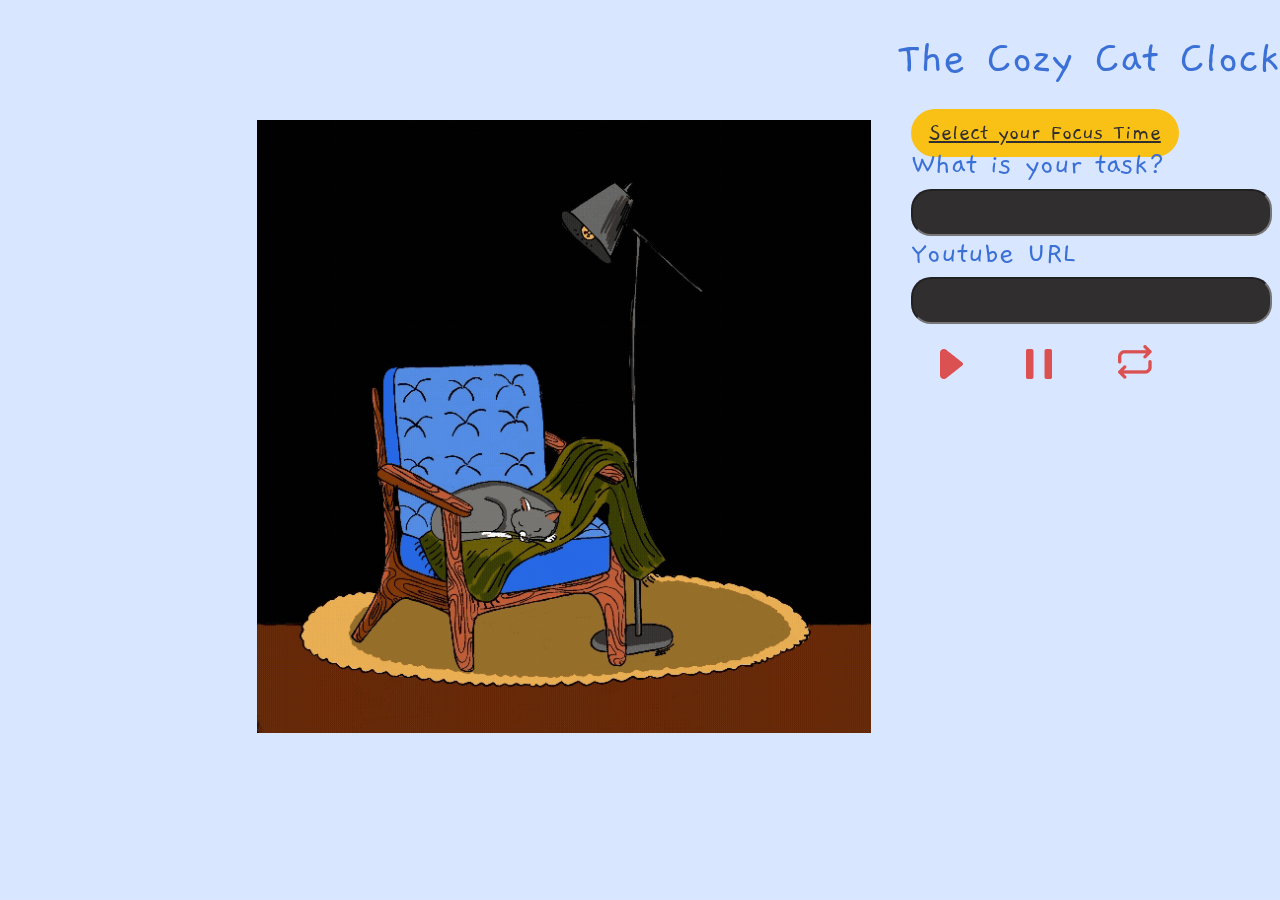
==== index.html @ ffbc226a "coded buttons in the timer.html page, edited the css colors across the buttons" ====
<!DOCTYPE html>
<html lang="en">
  <head>
    <meta charset="UTF-8" />
    <meta http-equiv="X-UA-Compatible" content="IE=edge" />
    <meta name="viewport" content="width=device-width, initial-scale=1.0" />
    <!-- PUT A TITLE IN HERE -->
    <title>This is the demo</title>
    <!-- PUT A DESCRIPTION IN HERE -->
    <meta name="description" content="describe content of the page here...." />
    <!-- LINK TO NORMALIZE (FOR CONSISTENCY) -->
    <link rel="stylesheet" href="styles/normalize.css" />
    <!-- LINK TO ANY FRAMEWORK STYLES HERE-->
    
    <!-- LINK TO YOUR STYLES -->
    <link rel="stylesheet" href="styles/styles.css" />
    <!-- LINK TO EXTERNAL JS LIBRARIES HERE -->
    <!-- LINK TO YOUR JS HERE. NOTE THE DEFER ATTRIBUTE. -->
    <script src="scripts/scripts.js" defer></script>
  </head>
  <body>
    <!-- YOUR HTML GOES HERE -->
    <h1>The Cozy Cat Clock </h1>

    <div class="container">
      <img class="container_image" src="images/sleep.gif">

      <div class="options">
        <div class="time">
          <a class="time-selection" href="timer.html">
            <span class="title">Select your Focus Time</span>
          </a>
        </div>

        <div class="inputs">
          <label for="task">What is your task?</label>
          <input type="task" id="task">

          <label for="musicInput">Youtube URL</label>
          <input type="music" id="musicInput">
        </div>

        <audio id="player" src="audio.mp3"></audio>

        <div class="controls">
          <button type="button" id="playPauseBtn" aria-label="Play" aria-pressed="false">
            <img id="playPauseImg" src="images/PLAY.png" alt="Play">
          </button>

          <button type="button" id="playPauseBtn" aria-label="Pause" aria-pressed="false">
            <img id="playPauseImg" src="images/pause.png" alt="Pause">
          </button>
          <button type="button" id="repeatBtn" aria-label="Repeat" aria-pressed="false">
            <img id="repeatImg" src="images/repeat.png" alt="Repeat">
          </button>
        </div>
      </div>
    </div>

    <!-- YOUR EXTERNAL PLUG-IN MAY ASK YOU TO PUT A SCRIPT TAG HERE. -->
  </body>
</html>
---- styles/styles.css ----
/* ===== YOUR CSS GOES HERE ===== */
/* ===== START BY IMPORTING YOUR FONTS ===== */ 
/* ===== NEXT WRITE GLOBAL STYLES, THEN USE MEDIA QUERIES FOR LAYOUT/STYLE ADJUSTMENTS ===== */
/* ===== STARTER CSS BELOW FOR body AND p IS JUST AN EXAMPLE... YOU MAY DELETE IT ===== */

@import url('https://fonts.googleapis.com/css2?family=Gaegu&display=swap');

body {
    background: #D9E6FF;
}
h1{
    font-family: Gaegu, sans-serif;
    color: #3B71D6;
    font-weight: 500;
    font-size: 3em;
    text-align: right;
}

a {
    background-color:#F9C016;
    color:#302E2E;
    border-radius: 1em;
    padding: 0.5em 0.75em;
    margin-bottom: 1.5em;
    font-family: Gaegu, sans-serif;
    font-size: 1.5em;
}


label{
    display: block;
    margin-bottom: 0.3rem;
    font-size: 2em; 
    font-family: Gaegu, sans-serif;
    color:#3B71D6;
    cursor: pointer; 
}

input{
    background-color: #302E2E;
    color:#F9C016;
    font-family: Gaegu, sans-serif;
    border-radius: 1em;
    padding: 0.5em 0.75em;
    font-size: 1.25em;
}

button{
    font-family: Gaegu, sans-serif;
    font-size: 1.75em;
    border-radius: 1em;
    padding: 0.5em 0.75em;
    background-color:#F9C016;
    color:#302E2E;
    margin-bottom: 0.5em;
}

button:hover {
    background-color: #DB5050;
    color:#302E2E;
}

.controls button{
    background-color:#D9E6FF;
    border: 0;
    padding: 0.5em 0.75em;
    margin-top: 0.25em;
    margin-bottom: 0.5em;
}

img{
    max-width: 60%;
}

.container {
    display: inline-flex;
    max-width: 100%;
    float: right;
    gap: 2.5em;
}

.options {
    display: inline-flex;
    flex-direction: column;
}
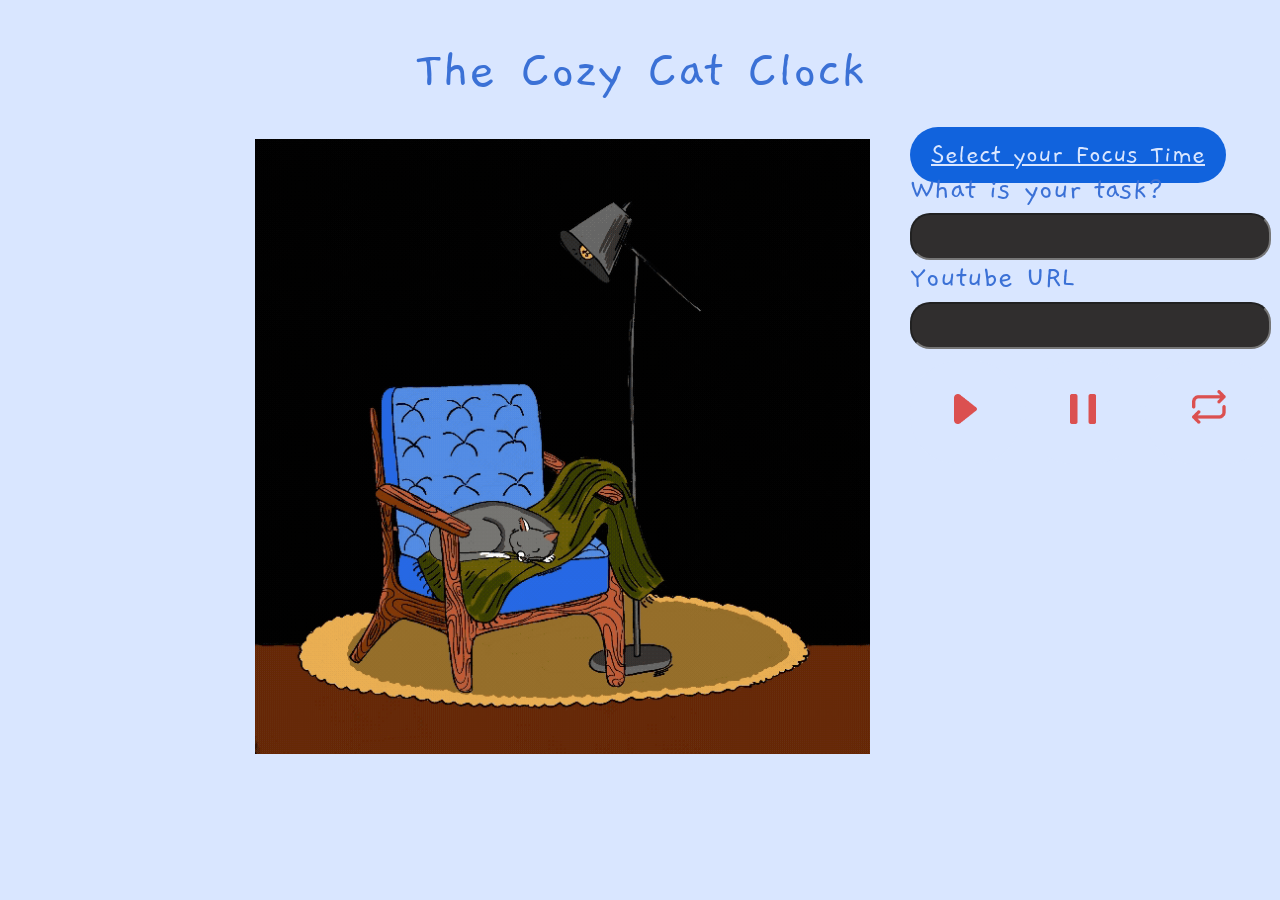
==== commit b6ed025b: "centered the title" ====
--- a/index.html
+++ b/index.html
@@ -24,7 +24,6 @@
 
     <div class="container">
       <img class="container_image" src="images/sleep.gif">
-
       <div class="options">
         <div class="time">
           <a class="time-selection" href="timer.html">
--- a/styles/styles.css
+++ b/styles/styles.css
@@ -12,20 +12,25 @@
     font-family: Gaegu, sans-serif;
     color: #3B71D6;
     font-weight: 500;
-    font-size: 3em;
-    text-align: right;
+    font-size: 3.5em;
+    text-align: center;
 }
 
 a {
-    background-color:#F9C016;
-    color:#302E2E;
+    background-color: #1163dd;
+    color:#D9E6FF;
     border-radius: 1em;
     padding: 0.5em 0.75em;
-    margin-bottom: 1.5em;
+    margin-bottom: 2.5em;
     font-family: Gaegu, sans-serif;
-    font-size: 1.5em;
+    font-size: 1.75em;
 }
 
+a:hover {
+    background-color:#e9c351;
+    color:#302E2E;
+    text-decoration: underline;
+}
 
 label{
     display: block;
@@ -45,16 +50,15 @@
     font-size: 1.25em;
 }
 
-button{
+button {
     font-family: Gaegu, sans-serif;
-    font-size: 1.75em;
+    font-size: 3em;
     border-radius: 1em;
     padding: 0.5em 0.75em;
-    background-color:#F9C016;
-    color:#302E2E;
-    margin-bottom: 0.5em;
+    background-color:#1163dd;
+    color:#D9E6FF;
 }
-
+     
 button:hover {
     background-color: #DB5050;
     color:#302E2E;
@@ -70,6 +74,7 @@
 
 img{
     max-width: 60%;
+    
 }
 
 .container {
@@ -84,4 +89,20 @@
     flex-direction: column;
 }
 
+.timer {
+    display: grid;
+    width: 400px;
+    gap: 1.2em;
+}
 
+#container {
+    min-height: 80vh;
+    display: flex;
+    flex-direction: column;
+    align-items: center;
+    justify-content: center;
+}
+
+#container h1{
+    text-align: center;
+}
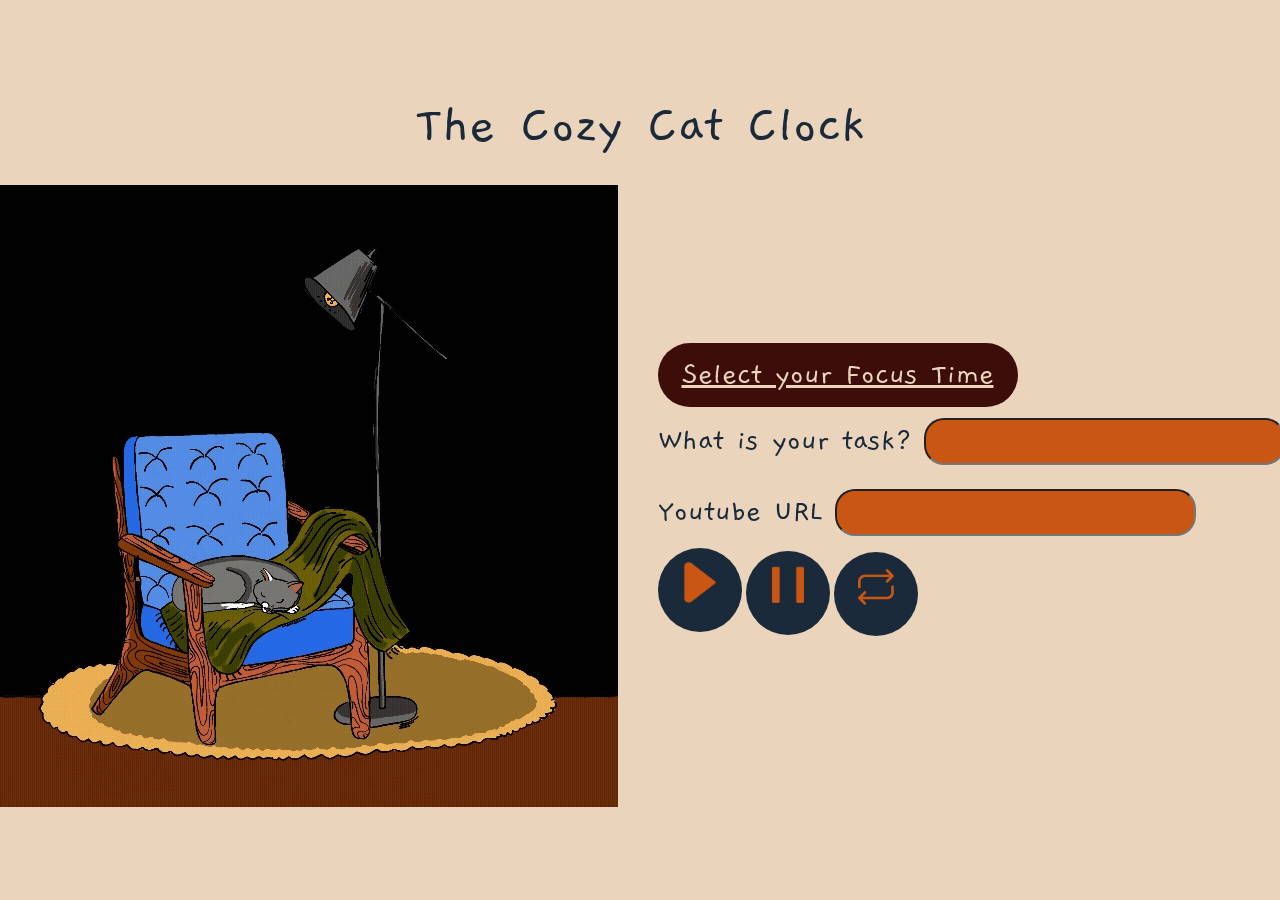
==== commit d39bee14: "finalized the layout of the home page, changed the color pallete, and the play pause button designs." ====
--- a/index.html
+++ b/index.html
@@ -32,11 +32,15 @@
         </div>
 
         <div class="inputs">
-          <label for="task">What is your task?</label>
-          <input type="task" id="task">
+          <div class="input-row">
+            <label for="task">What is your task?</label>
+            <input type="text" id="task">
+          </div>
 
-          <label for="musicInput">Youtube URL</label>
-          <input type="music" id="musicInput">
+          <div class="input-row">
+            <label for="musicInput">Youtube URL</label>
+            <input type="text" id="musicInput">
+          </div>
         </div>
 
         <audio id="player" src="audio.mp3"></audio>
--- a/styles/styles.css
+++ b/styles/styles.css
@@ -6,44 +6,64 @@
 @import url('https://fonts.googleapis.com/css2?family=Gaegu&display=swap');
 
 body {
-    background: #D9E6FF;
+    background: #EAD5BC;
+    min-height: 100vh;
+    margin: 0;
+    display: flex;
+    flex-direction: column;
+    align-items: center;
+    justify-content: center;
 }
 h1{
     font-family: Gaegu, sans-serif;
-    color: #3B71D6;
+    color: #1A2A3A;
     font-weight: 500;
     font-size: 3.5em;
     text-align: center;
+    margin: 0 0 0.5em;
 }
 
 a {
-    background-color: #1163dd;
-    color:#D9E6FF;
+    background-color: #3c0d09;
+    color:#EAD5BC;
     border-radius: 1em;
     padding: 0.5em 0.75em;
-    margin-bottom: 2.5em;
     font-family: Gaegu, sans-serif;
-    font-size: 1.75em;
+    font-size: 2em;
+    margin-bottom: 2em;
 }
 
 a:hover {
-    background-color:#e9c351;
-    color:#302E2E;
+    background-color:#e8a94c;
+    color:#1A2A3A;
     text-decoration: underline;
 }
 
 label{
     display: block;
+    margin-top: 0.5em;
     margin-bottom: 0.3rem;
     font-size: 2em; 
     font-family: Gaegu, sans-serif;
-    color:#3B71D6;
+    color:#1A2A3A;
     cursor: pointer; 
 }
 
+.input-row {
+    display: flex;
+    align-items: center;
+    gap: 0.75em;
+    margin-top: 1.5em;
+}
+
+.input-row label {
+    margin: 0;
+    white-space: nowrap;
+}
+
 input{
-    background-color: #302E2E;
-    color:#F9C016;
+    background-color:#C95612;
+    color:#EAD5BC;
     font-family: Gaegu, sans-serif;
     border-radius: 1em;
     padding: 0.5em 0.75em;
@@ -65,22 +85,23 @@
 }
 
 .controls button{
-    background-color:#D9E6FF;
+    background-color:#1A2A3A; 
     border: 0;
-    padding: 0.5em 0.75em;
+    padding: 0.25em;
     margin-top: 0.25em;
-    margin-bottom: 0.5em;
+    width: 1.75em;
+    height: 1.75em;
 }
 
 img{
     max-width: 60%;
-    
 }
 
 .container {
     display: inline-flex;
     max-width: 100%;
-    float: right;
+    align-items: center;
+    justify-content: center;
     gap: 2.5em;
 }
 
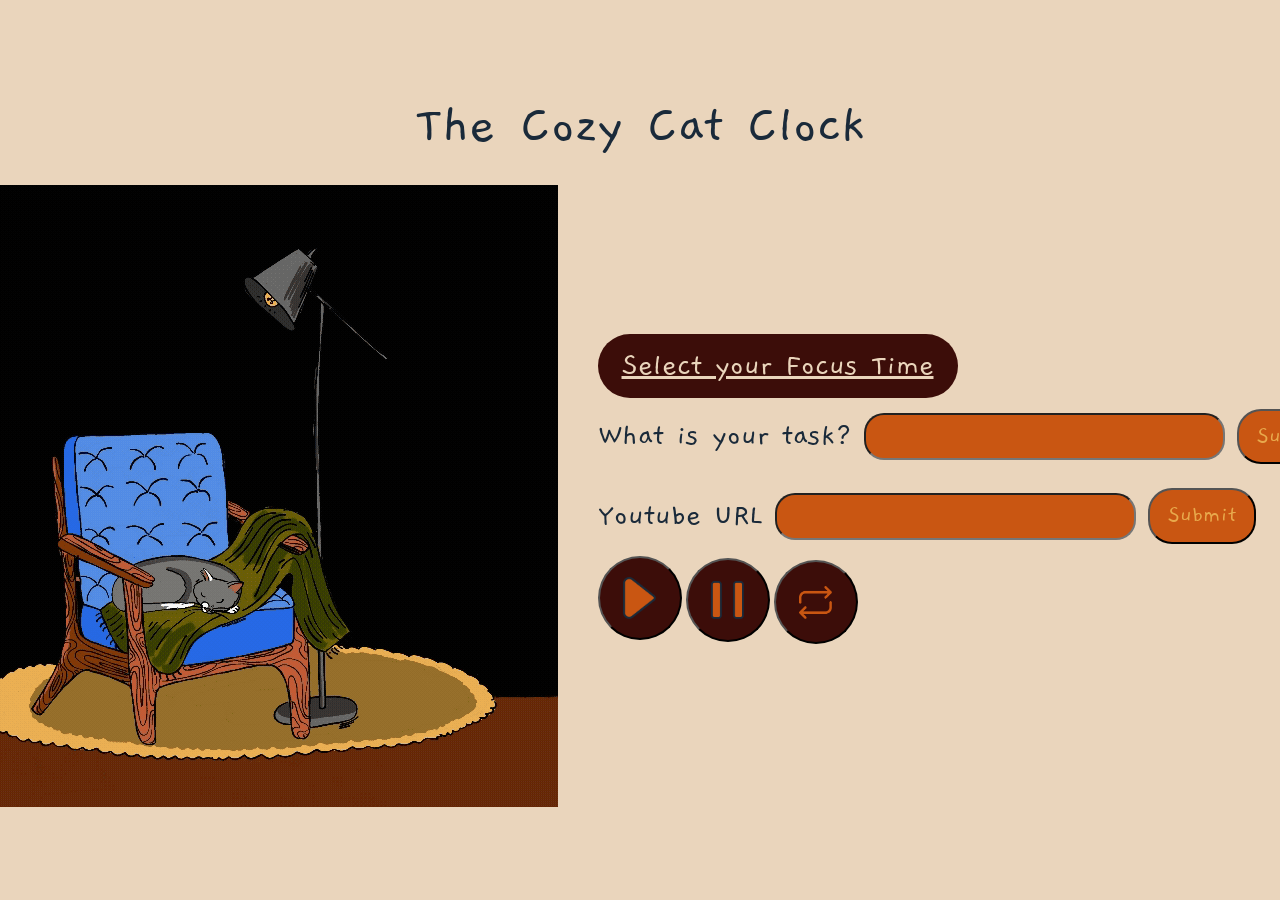
==== commit faa57eb5: "started coding in javascript for the task input. also, added submit buttons for both the task input " ====
--- a/index.html
+++ b/index.html
@@ -35,11 +35,15 @@
           <div class="input-row">
             <label for="task">What is your task?</label>
             <input type="text" id="task">
+            		<button type="submit" id="submit-btn">Submit</button>
+            <script sec="./script.js"></script>
           </div>
 
           <div class="input-row">
             <label for="musicInput">Youtube URL</label>
             <input type="text" id="musicInput">
+            		<button type="submit" id="submit-btn">Submit</button>
+
           </div>
         </div>
 
--- a/styles/styles.css
+++ b/styles/styles.css
@@ -61,6 +61,12 @@
     white-space: nowrap;
 }
 
+.input-row button{
+    font-size: 1.5em;
+    background-color:#C95612;
+    color:#e8a94c;
+}
+
 input{
     background-color:#C95612;
     color:#EAD5BC;
@@ -75,22 +81,24 @@
     font-size: 3em;
     border-radius: 1em;
     padding: 0.5em 0.75em;
-    background-color:#1163dd;
-    color:#D9E6FF;
+    background-color:#C95612;
+    color:#EAD5BC;
 }
      
 button:hover {
-    background-color: #DB5050;
-    color:#302E2E;
+    background-color:#3c0d09;
+    color:#EAD5BC;
 }
 
 .controls button{
-    background-color:#1A2A3A; 
-    border: 0;
+    background-color:#3c0d09;
     padding: 0.25em;
     margin-top: 0.25em;
     width: 1.75em;
     height: 1.75em;
+    display: inline-flex;
+    align-items: center;
+    justify-content: center;
 }
 
 img{
@@ -126,4 +134,4 @@
 
 #container h1{
     text-align: center;
-}
+}
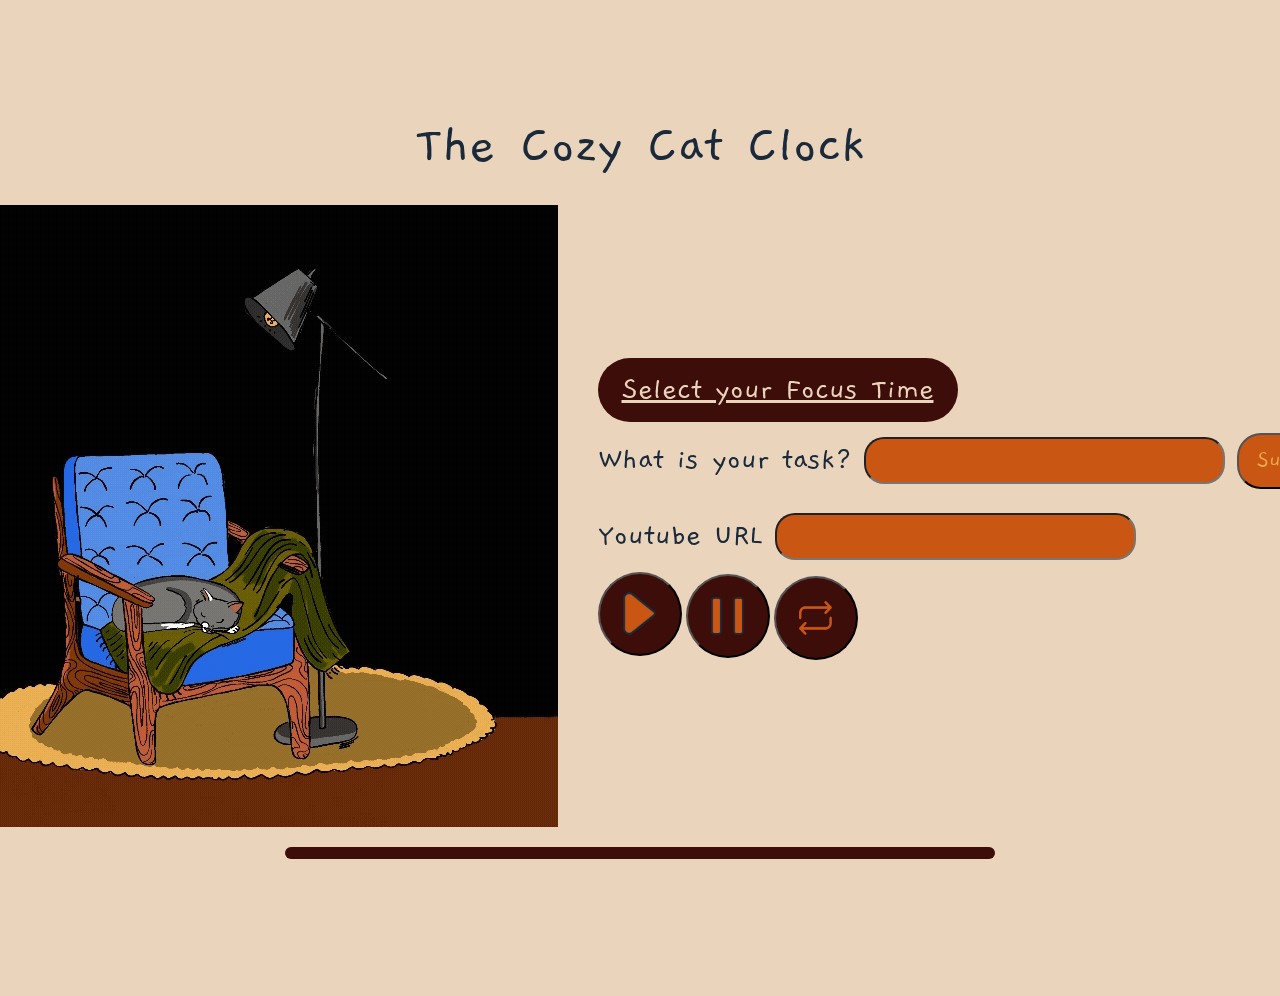
==== commit a22ee647: "started adding the javascript for the timer buttons, and linked it back to the homepage, hopefully." ====
--- a/index.html
+++ b/index.html
@@ -35,35 +35,35 @@
           <div class="input-row">
             <label for="task">What is your task?</label>
             <input type="text" id="task">
-            		<button type="submit" id="submit-btn">Submit</button>
-            <script sec="./script.js"></script>
+            <button type="button" id="submit-btn">Submit</button>
           </div>
 
           <div class="input-row">
             <label for="musicInput">Youtube URL</label>
             <input type="text" id="musicInput">
-            		<button type="submit" id="submit-btn">Submit</button>
-
           </div>
         </div>
 
         <audio id="player" src="audio.mp3"></audio>
 
         <div class="controls">
-          <button type="button" id="playPauseBtn" aria-label="Play" aria-pressed="false">
-            <img id="playPauseImg" src="images/PLAY.png" alt="Play">
+          <button type="button" id="playBtn" aria-label="Play" aria-pressed="false">
+            <img id="playImg" src="images/PLAY.png" alt="Play">
           </button>
 
-          <button type="button" id="playPauseBtn" aria-label="Pause" aria-pressed="false">
-            <img id="playPauseImg" src="images/pause.png" alt="Pause">
+          <button type="button" id="PauseBtn" aria-label="Pause" aria-pressed="false">
+            <img id="PauseImg" src="images/pause.png" alt="Pause">
           </button>
-          <button type="button" id="repeatBtn" aria-label="Repeat" aria-pressed="false">
-            <img id="repeatImg" src="images/repeat.png" alt="Repeat">
+          <button type="button" id="resetBtn" aria-label="Reset" aria-pressed="false">
+            <img id="resetImg" src="images/repeat.png" alt="Reset">
           </button>
         </div>
       </div>
     </div>
 
+    <div class="progress-container">
+            <div class="progress-bar" id="progress-bar"></div>
+    </div>
     <!-- YOUR EXTERNAL PLUG-IN MAY ASK YOU TO PUT A SCRIPT TAG HERE. -->
   </body>
 </html>
--- a/styles/styles.css
+++ b/styles/styles.css
@@ -13,6 +13,7 @@
     flex-direction: column;
     align-items: center;
     justify-content: center;
+    padding: 3rem;
 }
 h1{
     font-family: Gaegu, sans-serif;
@@ -105,6 +106,24 @@
     max-width: 60%;
 }
 
+.progress-container{
+    width: 60%;
+    height: 12px;
+    background-color:#3c0d09;
+    border-radius: 6px;
+    overflow: hidden;
+    margin-bottom: 1.5rem;
+    margin-top: 1.25rem;
+    align-items: center;
+}
+
+.progress-bar {
+    height:100%;
+    width: 0%;
+    background-color:#C95612;
+    transition: width 0.3s ease;
+}
+
 .container {
     display: inline-flex;
     max-width: 100%;
@@ -124,6 +143,17 @@
     gap: 1.2em;
 }
 
+.timer button.active {
+    background-color:#3c0d09;
+}
+
+.timer-display {
+    margin-bottom: 0.5em;
+    font-family: Gaegu, sans-serif;
+    font-size: 4em;
+    color:#1A2A3A;
+}
+
 #container {
     min-height: 80vh;
     display: flex;
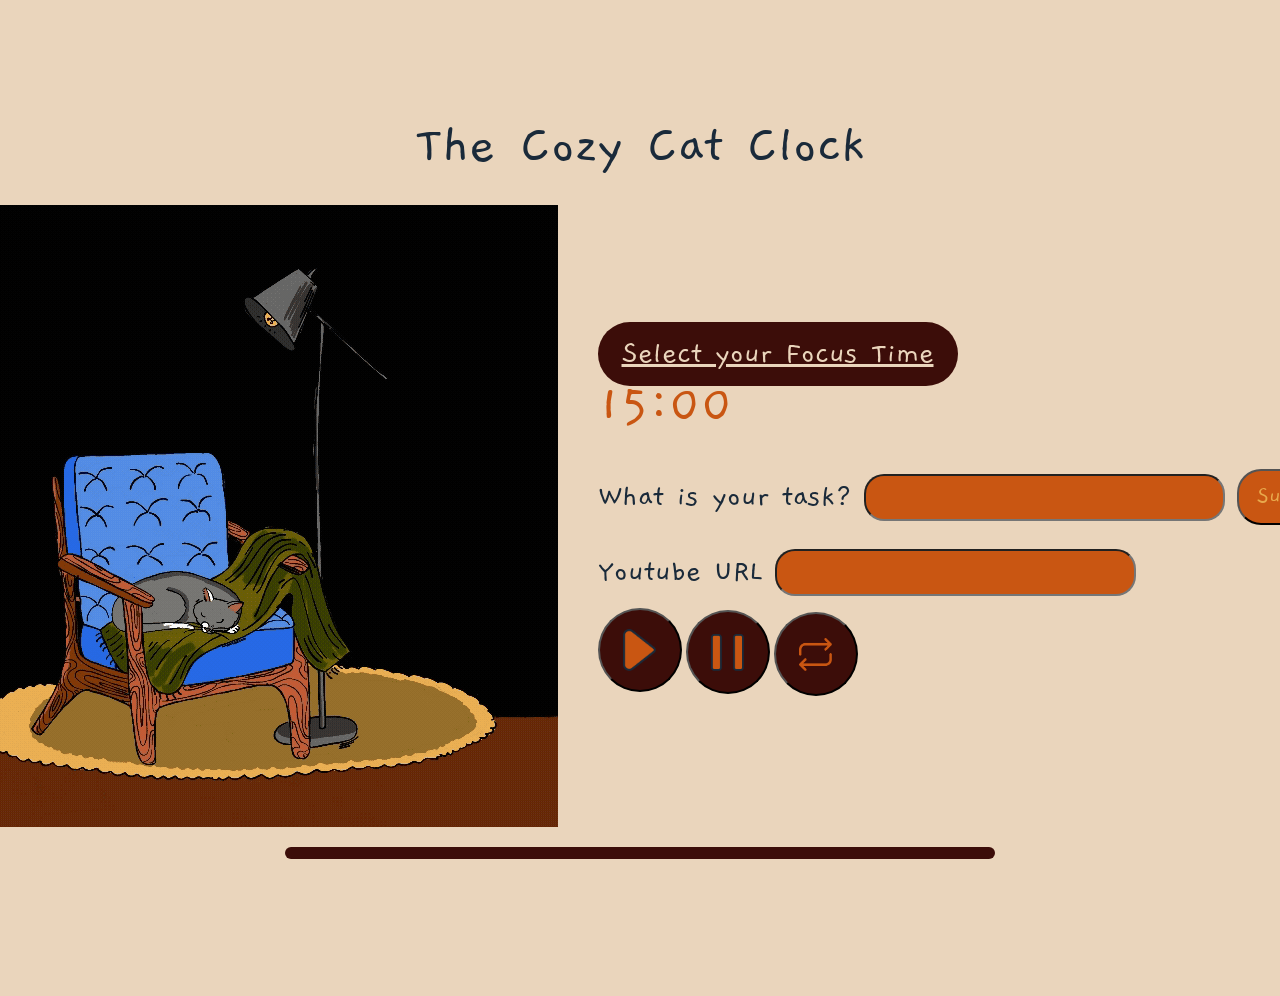
==== commit 004326d0: "few more changes to the homepage: added a countdown timer, linked the time selection to the progress" ====
--- a/index.html
+++ b/index.html
@@ -30,6 +30,8 @@
             <span class="title">Select your Focus Time</span>
           </a>
         </div>
+
+        <div id="timer" class="timer-display">15:00</div>
 
         <div class="inputs">
           <div class="input-row">
--- a/styles/styles.css
+++ b/styles/styles.css
@@ -148,10 +148,10 @@
 }
 
 .timer-display {
-    margin-bottom: 0.5em;
+    margin-bottom: 0.15em;
     font-family: Gaegu, sans-serif;
-    font-size: 4em;
-    color:#1A2A3A;
+    font-size: 3.5em;
+    color:#C95612;
 }
 
 #container {
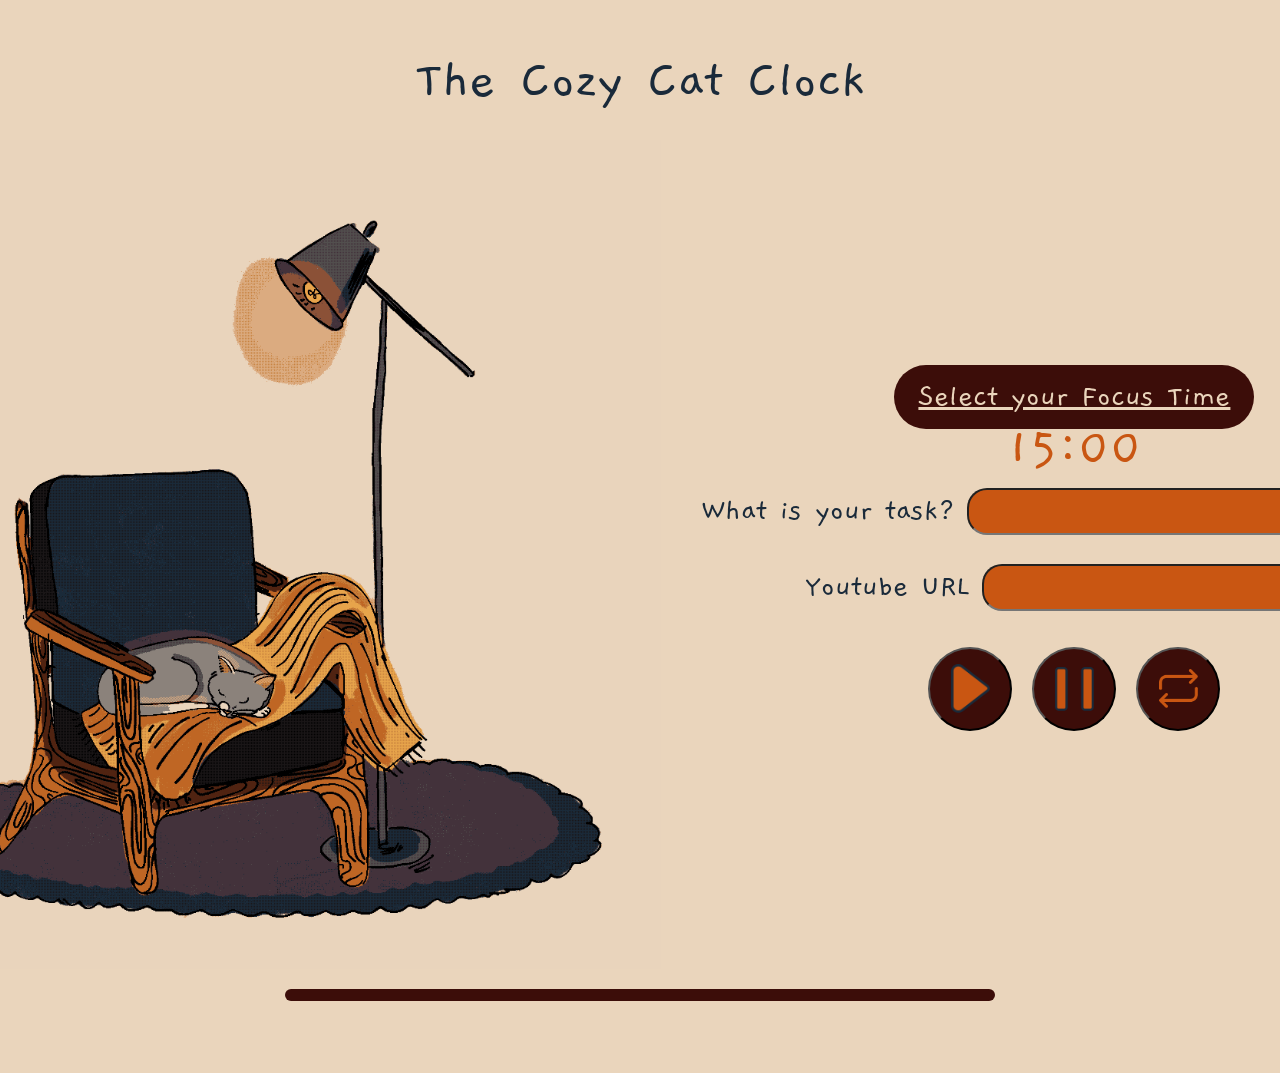
==== commit 85a3a261: "changed the image to an updated animation on the homepage" ====
--- a/index.html
+++ b/index.html
@@ -23,7 +23,7 @@
     <h1>The Cozy Cat Clock </h1>
 
     <div class="container">
-      <img class="container_image" src="images/sleep.gif">
+      <img class="container_image" src="images/Dream 4.gif">
       <div class="options">
         <div class="time">
           <a class="time-selection" href="timer.html">
--- a/styles/styles.css
+++ b/styles/styles.css
@@ -57,6 +57,10 @@
     margin-top: 1.5em;
 }
 
+.inputs .input-row:first-child {
+    margin-top: 0.25em;
+}
+
 .input-row label {
     margin: 0;
     white-space: nowrap;
@@ -103,7 +107,7 @@
 }
 
 img{
-    max-width: 60%;
+    max-width: 70%;
 }
 
 .progress-container{
@@ -135,12 +139,26 @@
 .options {
     display: inline-flex;
     flex-direction: column;
+    align-items: center;
+}
+
+.inputs {
+    display: flex;
+    flex-direction: column;
+    align-items: center;
+}
+
+.controls {
+    display: flex;
+    justify-content: center;
+    gap: 1.25em; 
+    margin-top: 1.5em;
 }
 
 .timer {
     display: grid;
     width: 400px;
-    gap: 1.2em;
+    gap: 2em;
 }
 
 .timer button.active {
@@ -148,7 +166,9 @@
 }
 
 .timer-display {
-    margin-bottom: 0.15em;
+    width: 100%;
+    text-align: center;
+    margin-bottom: 0;
     font-family: Gaegu, sans-serif;
     font-size: 3.5em;
     color:#C95612;
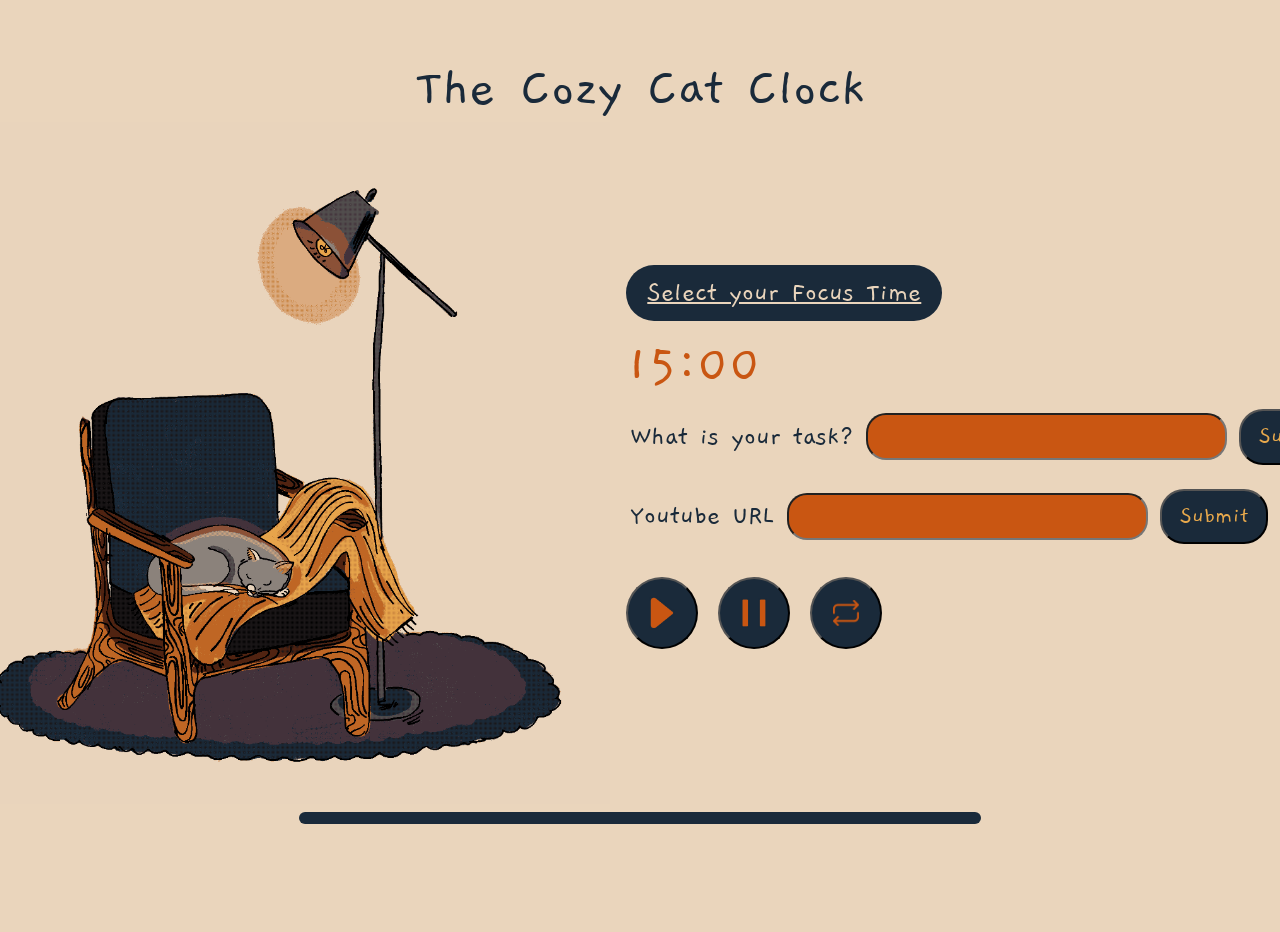
==== commit a823712e: "final tweaks to the homepage -- now to tackle the task button and timer.html" ====
--- a/index.html
+++ b/index.html
@@ -43,6 +43,7 @@
           <div class="input-row">
             <label for="musicInput">Youtube URL</label>
             <input type="text" id="musicInput">
+            <button type="button" id="submit-btn">Submit</button>
           </div>
         </div>
 
--- a/styles/styles.css
+++ b/styles/styles.css
@@ -8,34 +8,40 @@
 body {
     background: #EAD5BC;
     min-height: 100vh;
-    margin: 0;
+    min-width: 100vh;
+    max-width: 600vh;
+    margin: 1rem;
     display: flex;
     flex-direction: column;
     align-items: center;
     justify-content: center;
-    padding: 3rem;
+    padding-right: 3.5em;
+    padding-left: 3.5em;
+    
 }
 h1{
     font-family: Gaegu, sans-serif;
     color: #1A2A3A;
     font-weight: 500;
     font-size: 3.5em;
+    line-height: 1;
+    width: 100%;
     text-align: center;
-    margin: 0 0 0.5em;
+    margin: 0 0 0.1em;
 }
 
 a {
-    background-color: #3c0d09;
+    background-color: #1A2A3A;
     color:#EAD5BC;
     border-radius: 1em;
     padding: 0.5em 0.75em;
     font-family: Gaegu, sans-serif;
-    font-size: 2em;
+    font-size: 1.75em;
     margin-bottom: 2em;
 }
 
 a:hover {
-    background-color:#e8a94c;
+    background-color:#C95612;
     color:#1A2A3A;
     text-decoration: underline;
 }
@@ -44,7 +50,7 @@
     display: block;
     margin-top: 0.5em;
     margin-bottom: 0.3rem;
-    font-size: 2em; 
+    font-size: 1.75em; 
     font-family: Gaegu, sans-serif;
     color:#1A2A3A;
     cursor: pointer; 
@@ -54,11 +60,12 @@
     display: flex;
     align-items: center;
     gap: 0.75em;
-    margin-top: 1.5em;
+    margin-top: 1em;
+    padding: 0.25em;
 }
 
 .inputs .input-row:first-child {
-    margin-top: 0.25em;
+    margin-top: 0.5em;
 }
 
 .input-row label {
@@ -68,7 +75,7 @@
 
 .input-row button{
     font-size: 1.5em;
-    background-color:#C95612;
+    background-color:#1A2A3A;
     color:#e8a94c;
 }
 
@@ -96,28 +103,28 @@
 }
 
 .controls button{
-    background-color:#3c0d09;
+    background-color:#1A2A3A;
     padding: 0.25em;
-    margin-top: 0.25em;
-    width: 1.75em;
-    height: 1.75em;
+    margin-top: 0.1em;
+    width: 1.5em;
+    height: 1.5em;
     display: inline-flex;
     align-items: center;
     justify-content: center;
 }
 
 img{
-    max-width: 70%;
+    width: 60%;
 }
 
 .progress-container{
     width: 60%;
     height: 12px;
-    background-color:#3c0d09;
+    background-color:#1A2A3A;
     border-radius: 6px;
     overflow: hidden;
-    margin-bottom: 1.5rem;
-    margin-top: 1.25rem;
+    margin-top: 0.5rem;
+    margin-bottom: 3rem;
     align-items: center;
 }
 
@@ -133,24 +140,24 @@
     max-width: 100%;
     align-items: center;
     justify-content: center;
-    gap: 2.5em;
+    gap: 1em;
 }
 
 .options {
     display: inline-flex;
     flex-direction: column;
-    align-items: center;
+    align-items: right;
 }
 
 .inputs {
     display: flex;
     flex-direction: column;
-    align-items: center;
+    align-items: right;
 }
 
 .controls {
     display: flex;
-    justify-content: center;
+    justify-content: left;
     gap: 1.25em; 
     margin-top: 1.5em;
 }
@@ -167,8 +174,8 @@
 
 .timer-display {
     width: 100%;
-    text-align: center;
-    margin-bottom: 0;
+    text-align: left;
+    margin-top: 1.5rem;
     font-family: Gaegu, sans-serif;
     font-size: 3.5em;
     color:#C95612;
